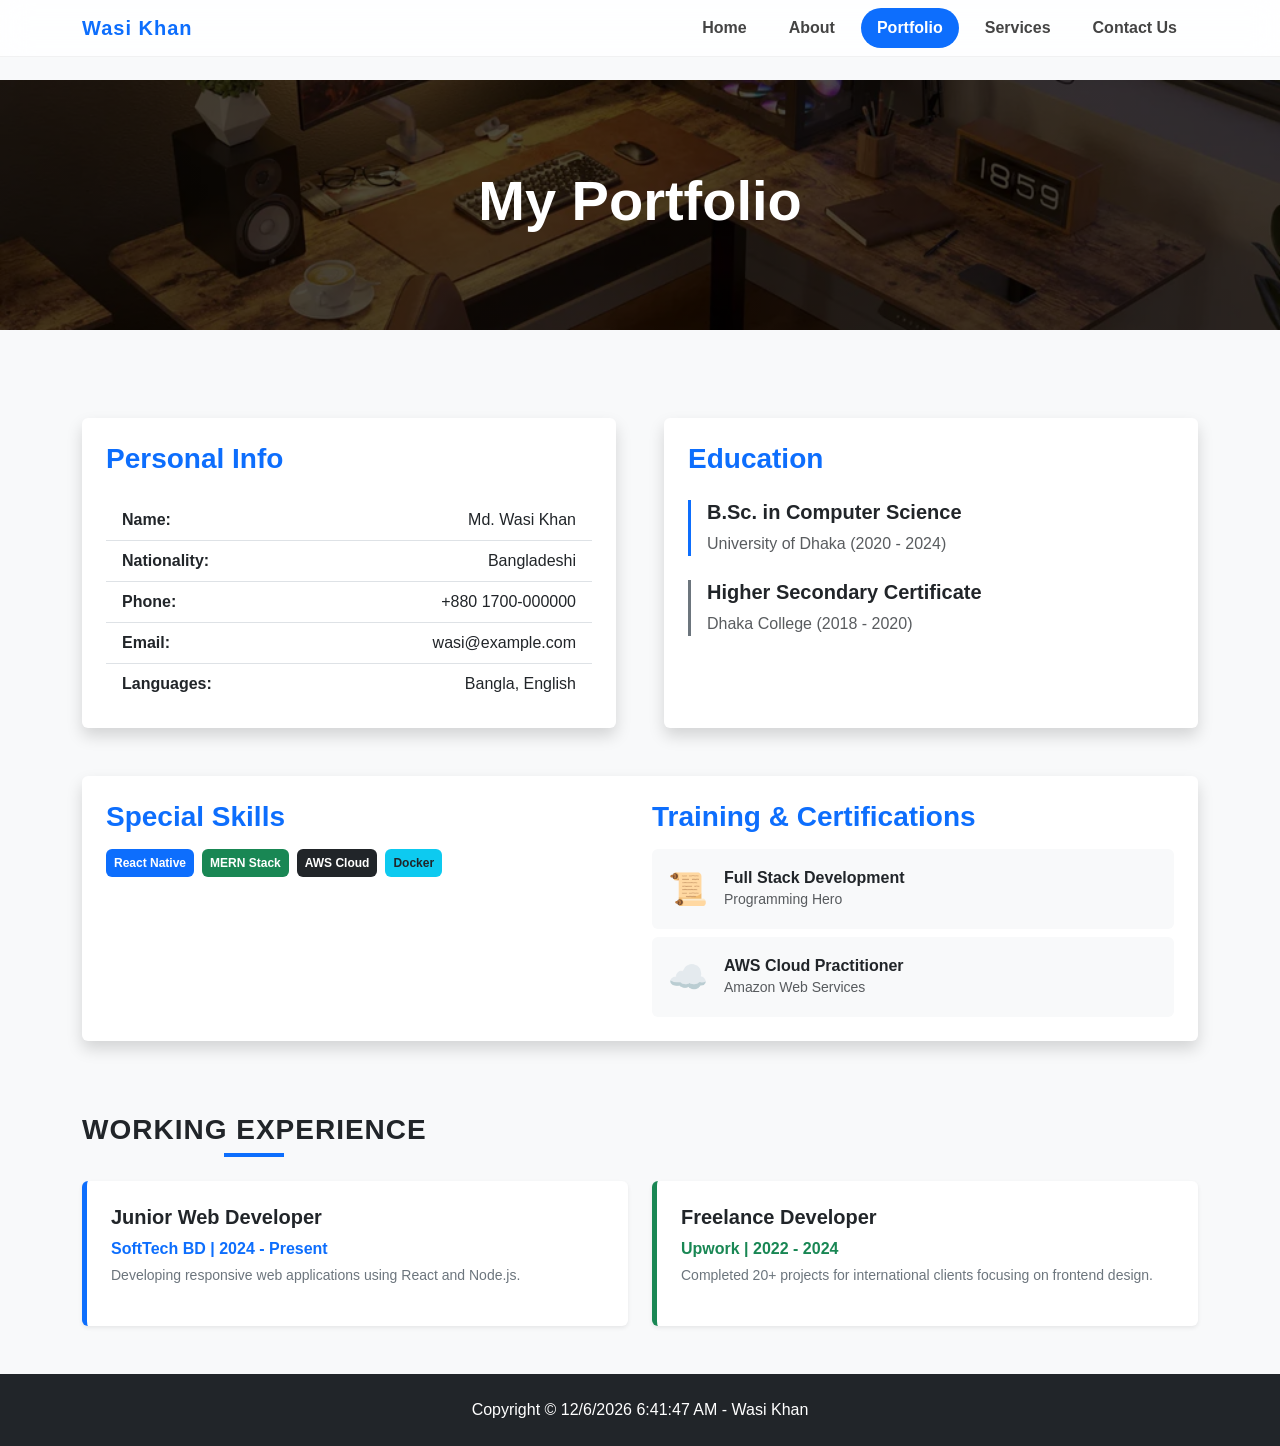
==== portfolio.html @ 6020f0b3 "first commit" ====
<!DOCTYPE html>
<html lang="en">
<head>
    <meta charset="UTF-8">
    <meta name="viewport" content="width=device-width, initial-scale=1.0">
    <title>Portfolio - Wasi Khan</title>
    <link href="https://cdn.jsdelivr.net/npm/bootstrap@5.3.0/dist/css/bootstrap.min.css" rel="stylesheet">
    <link rel="stylesheet" href="style.css">
</head>
<body>

    <nav class="navbar navbar-expand-lg fixed-top navbar-glass navbar-light">
        <div class="container">
            <a class="navbar-brand" href="#">Wasi Khan</a>
            <button class="navbar-toggler" type="button" data-bs-toggle="collapse" data-bs-target="#navbarNav"><span class="navbar-toggler-icon"></span></button>
            <div class="collapse navbar-collapse justify-content-end" id="navbarNav">
                <ul class="navbar-nav text-center">
                    <li class="nav-item"><a class="nav-link" href="index.html">Home</a></li>
                    <li class="nav-item"><a class="nav-link" href="about.html">About</a></li>
                    <li class="nav-item"><a class="nav-link active" href="portfolio.html">Portfolio</a></li>
                    <li class="nav-item"><a class="nav-link" href="services.html">Services</a></li>
                    <li class="nav-item"><a class="nav-link" href="contact-us.html">Contact Us</a></li>
                </ul>
            </div>
        </div>
    </nav>

    <main>
        <header class="page-header">
            <h1 class="display-4 fw-bold">My Portfolio</h1>
        </header>

        <div class="container py-5">
            <div class="row g-5">
                <div class="col-lg-6">
                    <div class="card shadow border-0 hover-card h-100">
                        <div class="card-body p-4">
                            <h3 class="card-title fw-bold text-primary mb-4">Personal Info</h3>
                            <ul class="list-group list-group-flush">
                                <li class="list-group-item d-flex justify-content-between"><strong>Name:</strong> <span>Md. Wasi Khan</span></li>
                                <li class="list-group-item d-flex justify-content-between"><strong>Nationality:</strong> <span>Bangladeshi</span></li>
                                <li class="list-group-item d-flex justify-content-between"><strong>Phone:</strong> <span>+880 1700-000000</span></li>
                                <li class="list-group-item d-flex justify-content-between"><strong>Email:</strong> <span>wasi@example.com</span></li>
                                <li class="list-group-item d-flex justify-content-between"><strong>Languages:</strong> <span>Bangla, English</span></li>
                            </ul>
                        </div>
                    </div>
                </div>

                <div class="col-lg-6">
                    <div class="card shadow border-0 hover-card h-100">
                        <div class="card-body p-4">
                            <h3 class="card-title fw-bold text-primary mb-4">Education</h3>
                            <div class="ps-3 border-start border-3 border-primary mb-4">
                                <h5 class="fw-bold">B.Sc. in Computer Science</h5>
                                <p class="text-muted mb-0">University of Dhaka (2020 - 2024)</p>
                            </div>
                            <div class="ps-3 border-start border-3 border-secondary">
                                <h5 class="fw-bold">Higher Secondary Certificate</h5>
                                <p class="text-muted mb-0">Dhaka College (2018 - 2020)</p>
                            </div>
                        </div>
                    </div>
                </div>

                <div class="col-12">
                    <div class="card shadow border-0 p-4">
                        <div class="row g-4">
                            <div class="col-md-6">
                                <h3 class="fw-bold text-primary mb-3">Special Skills</h3>
                                <div class="d-flex flex-wrap gap-2">
                                    <span class="badge bg-primary p-2">React Native</span>
                                    <span class="badge bg-success p-2">MERN Stack</span>
                                    <span class="badge bg-dark p-2">AWS Cloud</span>
                                    <span class="badge bg-info text-dark p-2">Docker</span>
                                </div>
                            </div>
                            <div class="col-md-6">
                                <h3 class="fw-bold text-primary mb-3">Training & Certifications</h3>
                                <div class="card border-0 bg-light p-3 mb-2">
                                    <div class="d-flex align-items-center">
                                        <div class="fs-2 me-3">📜</div>
                                        <div>
                                            <h6 class="fw-bold mb-0">Full Stack Development</h6>
                                            <small class="text-muted">Programming Hero</small>
                                        </div>
                                    </div>
                                </div>
                                <div class="card border-0 bg-light p-3">
                                    <div class="d-flex align-items-center">
                                        <div class="fs-2 me-3">☁️</div>
                                        <div>
                                            <h6 class="fw-bold mb-0">AWS Cloud Practitioner</h6>
                                            <small class="text-muted">Amazon Web Services</small>
                                        </div>
                                    </div>
                                </div>
                            </div>
                        </div>
                    </div>
                </div>

                <div class="col-12">
                    <h3 class="section-title text-center mb-4 mt-4">Working Experience</h3>
                    <div class="row g-4">
                        <div class="col-md-6">
                            <div class="card p-4 border-0 shadow-sm hover-card border-start border-5 border-primary">
                                <h5 class="fw-bold">Junior Web Developer</h5>
                                <p class="text-primary fw-bold mb-1">SoftTech BD | 2024 - Present</p>
                                <p class="text-secondary small">Developing responsive web applications using React and Node.js.</p>
                            </div>
                        </div>
                        <div class="col-md-6">
                            <div class="card p-4 border-0 shadow-sm hover-card border-start border-5 border-success">
                                <h5 class="fw-bold">Freelance Developer</h5>
                                <p class="text-success fw-bold mb-1">Upwork | 2022 - 2024</p>
                                <p class="text-secondary small">Completed 20+ projects for international clients focusing on frontend design.</p>
                            </div>
                        </div>
                    </div>
                </div>
            </div>
        </div>
    </main>

    <footer class="bg-dark text-white text-center py-4 mt-auto">
        <p class="mb-0">Copyright © <span id="live-time"></span> - Wasi Khan</p>
    </footer>

    <script src="https://cdn.jsdelivr.net/npm/bootstrap@5.3.0/dist/js/bootstrap.bundle.min.js"></script>
    <script src="index.js"></script>
</body>
</html>
---- style.css ----
/* style.css */

/* 1. Sticky Footer & Layout Fix */
body {
    font-family: 'Segoe UI', Tahoma, Geneva, Verdana, sans-serif;
    background-color: #f8f9fa;
    display: flex;
    flex-direction: column;
    min-height: 100vh; /* পুরো হাইট নিবে */
    padding-top: 80px; /* ফিক্সড ন্যাভবারের জন্য জায়গা */
}

main {
    flex: 1; /* কন্টেন্ট এরিয়াকে টেনে লম্বা করবে যাতে ফুটার নিচে যায় */
}

/* 2. Navbar Styling (Glassmorphism) */
.navbar-glass {
    background: rgba(255, 255, 255, 0.85); /* একটু বেশি সাদা যাতে বাটন দেখা যায় */
    backdrop-filter: blur(15px);
    -webkit-backdrop-filter: blur(15px);
    border-bottom: 1px solid rgba(0, 0, 0, 0.05);
    transition: all 0.3s ease;
}

.navbar-brand {
    font-weight: 800;
    color: #0d6efd !important;
    letter-spacing: 1px;
}

.nav-link {
    color: #444 !important;
    font-weight: 600;
    margin: 0 5px;
    padding: 8px 16px !important;
    border-radius: 50px;
    transition: all 0.3s ease;
}

.nav-link:hover, .nav-link.active {
    background-color: #0d6efd;
    color: white !important;
}

/* 3. Page Header */
.page-header {
    background: linear-gradient(rgba(0, 0, 0, 0.7), rgba(0, 0, 0, 0.7)), url('images/post-header.png');
    background-size: cover;
    background-position: center;
    height: 250px;
    display: flex;
    align-items: center;
    justify-content: center;
    color: white;
    margin-bottom: 40px;
}

/* 4. Common Utilities */
.section-title {
    position: relative;
    display: inline-block;
    padding-bottom: 10px;
    margin-bottom: 40px;
    font-weight: 700;
    text-transform: uppercase;
    letter-spacing: 1px;
}

.section-title::after {
    content: '';
    position: absolute;
    width: 60px;
    height: 4px;
    background: #0d6efd;
    bottom: 0;
    left: 50%;
    transform: translateX(-50%);
}

.hover-card {
    transition: transform 0.3s ease, box-shadow 0.3s ease;
}

.hover-card:hover {
    transform: translateY(-5px);
    box-shadow: 0 10px 20px rgba(0,0,0,0.1) !important;
}

/* 5. Responsive Fixes for 320px */
.img-responsive-custom {
    width: 100%;
    height: auto;
    max-width: 300px; /* বড় স্ক্রিনে ৩০০ এর বেশি হবে না */
}
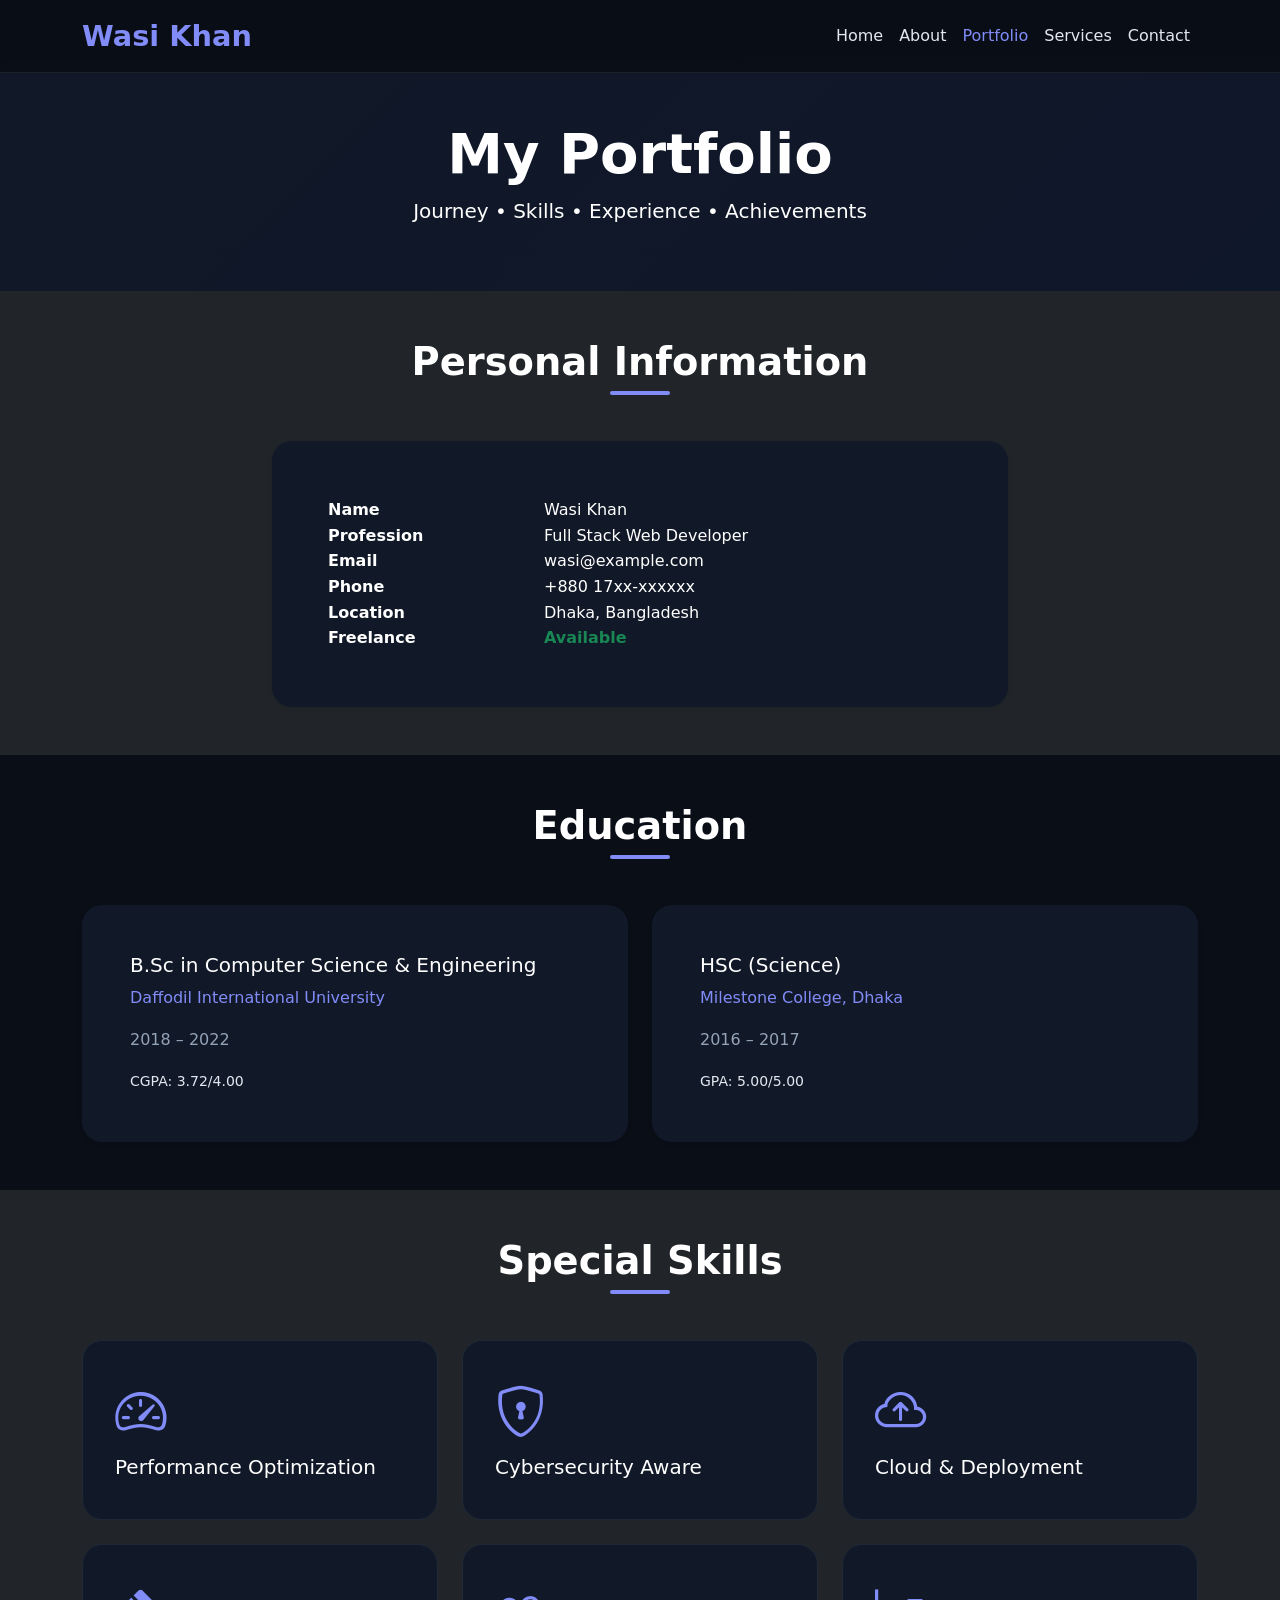
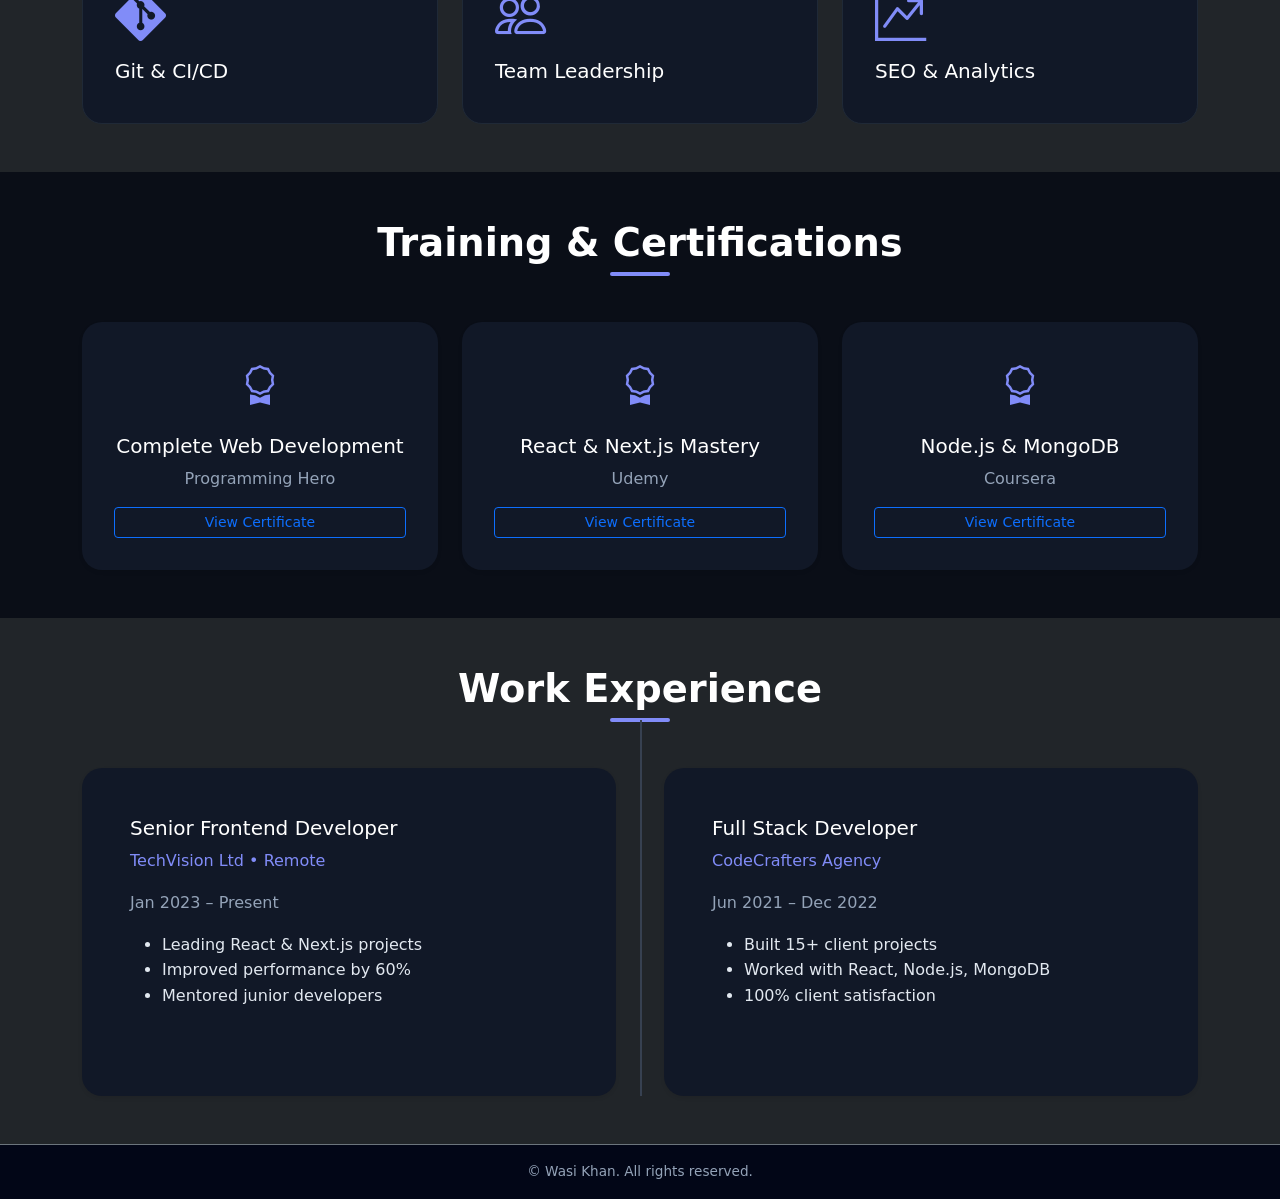
==== commit 9fe13172: "re-structured and re-designed" ====
--- a/portfolio.html
+++ b/portfolio.html
@@ -4,130 +4,254 @@
     <meta charset="UTF-8">
     <meta name="viewport" content="width=device-width, initial-scale=1.0">
     <title>Portfolio - Wasi Khan</title>
-    <link href="https://cdn.jsdelivr.net/npm/bootstrap@5.3.0/dist/css/bootstrap.min.css" rel="stylesheet">
+    <link href="https://cdn.jsdelivr.net/npm/bootstrap@5.3.3/dist/css/bootstrap.min.css" rel="stylesheet">
+    <link rel="stylesheet" href="https://cdn.jsdelivr.net/npm/bootstrap-icons@1.11.3/font/bootstrap-icons.min.css">
     <link rel="stylesheet" href="style.css">
 </head>
-<body>
-
-    <nav class="navbar navbar-expand-lg fixed-top navbar-glass navbar-light">
-        <div class="container">
-            <a class="navbar-brand" href="#">Wasi Khan</a>
-            <button class="navbar-toggler" type="button" data-bs-toggle="collapse" data-bs-target="#navbarNav"><span class="navbar-toggler-icon"></span></button>
-            <div class="collapse navbar-collapse justify-content-end" id="navbarNav">
-                <ul class="navbar-nav text-center">
-                    <li class="nav-item"><a class="nav-link" href="index.html">Home</a></li>
+<body class="pt-5">
+
+    <nav class="navbar navbar-expand-lg fixed-top">
+        <div class="container">
+            <a class="navbar-brand" href="home.html">Wasi Khan</a>
+            <button class="navbar-toggler" type="button" data-bs-toggle="collapse" data-bs-target="#nav">
+                <span class="navbar-toggler-icon"></span>
+            </button>
+            <div class="collapse navbar-collapse" id="nav">
+                <ul class="navbar-nav ms-auto">
+                    <li class="nav-item"><a class="nav-link" href="home.html">Home</a></li>
                     <li class="nav-item"><a class="nav-link" href="about.html">About</a></li>
                     <li class="nav-item"><a class="nav-link active" href="portfolio.html">Portfolio</a></li>
                     <li class="nav-item"><a class="nav-link" href="services.html">Services</a></li>
-                    <li class="nav-item"><a class="nav-link" href="contact-us.html">Contact Us</a></li>
+                    <li><a class="nav-link" href="contact-me.html">Contact</a></li>
                 </ul>
             </div>
         </div>
     </nav>
 
-    <main>
-        <header class="page-header">
+    <section class="py-5 text-center text-white" style="background: linear-gradient(135deg, #111827, #0f172a);">
+        <div class="container pt-4">
             <h1 class="display-4 fw-bold">My Portfolio</h1>
-        </header>
-
-        <div class="container py-5">
-            <div class="row g-5">
-                <div class="col-lg-6">
-                    <div class="card shadow border-0 hover-card h-100">
+            <p class="lead">Journey • Skills • Experience • Achievements</p>
+        </div>
+    </section>
+
+    <section class="py-5 bg-dark">
+        <div class="container">
+            <h2 class="section-title text-white">Personal Information</h2>
+            <div class="row g-4 justify-content-center">
+                <div class="col-lg-8">
+                    <div class="card bg-card border-0 shadow-sm">
                         <div class="card-body p-4">
-                            <h3 class="card-title fw-bold text-primary mb-4">Personal Info</h3>
-                            <ul class="list-group list-group-flush">
-                                <li class="list-group-item d-flex justify-content-between"><strong>Name:</strong> <span>Md. Wasi Khan</span></li>
-                                <li class="list-group-item d-flex justify-content-between"><strong>Nationality:</strong> <span>Bangladeshi</span></li>
-                                <li class="list-group-item d-flex justify-content-between"><strong>Phone:</strong> <span>+880 1700-000000</span></li>
-                                <li class="list-group-item d-flex justify-content-between"><strong>Email:</strong> <span>wasi@example.com</span></li>
-                                <li class="list-group-item d-flex justify-content-between"><strong>Languages:</strong> <span>Bangla, English</span></li>
-                            </ul>
-                        </div>
-                    </div>
-                </div>
-
-                <div class="col-lg-6">
-                    <div class="card shadow border-0 hover-card h-100">
-                        <div class="card-body p-4">
-                            <h3 class="card-title fw-bold text-primary mb-4">Education</h3>
-                            <div class="ps-3 border-start border-3 border-primary mb-4">
-                                <h5 class="fw-bold">B.Sc. in Computer Science</h5>
-                                <p class="text-muted mb-0">University of Dhaka (2020 - 2024)</p>
+                            <div class="row text-white">
+                                <div class="col-sm-4"><strong>Name</strong></div>
+                                <div class="col-sm-8">Wasi Khan</div>
+                                <div class="col-sm-4"><strong>Profession</strong></div>
+                                <div class="col-sm-8">Full Stack Web Developer</div>
+                                <div class="col-sm-4"><strong>Email</strong></div>
+                                <div class="col-sm-8">wasi@example.com</div>
+                                <div class="col-sm-4"><strong>Phone</strong></div>
+                                <div class="col-sm-8">+880 17xx-xxxxxx</div>
+                                <div class="col-sm-4"><strong>Location</strong></div>
+                                <div class="col-sm-8">Dhaka, Bangladesh</div>
+                                <div class="col-sm-4"><strong>Freelance</strong></div>
+                                <div class="col-sm-8 text-success fw-bold">Available</div>
                             </div>
-                            <div class="ps-3 border-start border-3 border-secondary">
-                                <h5 class="fw-bold">Higher Secondary Certificate</h5>
-                                <p class="text-muted mb-0">Dhaka College (2018 - 2020)</p>
+                        </div>
+                    </div>
+                </div>
+            </div>
+        </div>
+    </section>
+
+    <section class="py-5">
+        <div class="container">
+            <h2 class="section-title">Education</h2>
+            <div class="row g-4">
+                <div class="col-md-6">
+                    <div class="card bg-card border-0 shadow-sm h-100">
+                        <div class="card-body">
+                            <h5>B.Sc in Computer Science & Engineering</h5>
+                            <p class="text-primary">Daffodil International University</p>
+                            <p class="text-muted">2018 – 2022</p>
+                            <small>CGPA: 3.72/4.00</small>
+                        </div>
+                    </div>
+                </div>
+                <div class="col-md-6">
+                    <div class="card bg-card border-0 shadow-sm h-100">
+                        <div class="card-body">
+                            <h5>HSC (Science)</h5>
+                            <p class="text-primary">Milestone College, Dhaka</p>
+                            <p class="text-muted">2016 – 2017</p>
+                            <small>GPA: 5.00/5.00</small>
+                        </div>
+                    </div>
+                </div>
+            </div>
+        </div>
+    </section>
+
+    <section class="py-5 bg-dark">
+        <div class="container">
+            <h2 class="section-title text-white">Special Skills</h2>
+            <div class="row g-4">
+                <div class="col-sm-6 col-lg-4">
+                    <div class="skill-card">
+                        <i class="bi bi-speedometer2"></i>
+                        <h5>Performance Optimization</h5>
+                    </div>
+                </div>
+                <div class="col-sm-6 col-lg-4">
+                    <div class="skill-card">
+                        <i class="bi bi-shield-lock"></i>
+                        <h5>Cybersecurity Aware</h5>
+                    </div>
+                </div>
+                <div class="col-sm-6 col-lg-4">
+                    <div class="skill-card">
+                        <i class="bi bi-cloud-arrow-up"></i>
+                        <h5>Cloud & Deployment</h5>
+                    </div>
+                </div>
+                <div class="col-sm-6 col-lg-4">
+                    <div class="skill-card">
+                        <i class="bi bi-git"></i>
+                        <h5>Git & CI/CD</h5>
+                    </div>
+                </div>
+                <div class="col-sm-6 col-lg-4">
+                    <div class="skill-card">
+                        <i class="bi bi-people"></i>
+                        <h5>Team Leadership</h5>
+                    </div>
+                </div>
+                <div class="col-sm-6 col-lg-4">
+                    <div class="skill-card">
+                        <i class="bi bi-graph-up-arrow"></i>
+                        <h5>SEO & Analytics</h5>
+                    </div>
+                </div>
+            </div>
+        </div>
+    </section>
+
+    <section class="py-5">
+        <div class="container">
+            <h2 class="section-title">Training & Certifications</h2>
+            <div class="row g-4">
+                <div class="col-md-6 col-lg-4">
+                    <div class="card bg-card border-0 shadow-sm text-center p-4">
+                        <i class="bi bi-award fs-1 text-primary mb-3"></i>
+                        <h5>Complete Web Development</h5>
+                        <p class="text-muted">Programming Hero</p>
+                        <button class="btn btn-outline-primary btn-sm" data-bs-toggle="modal" data-bs-target="#cert1">View Certificate</button>
+                    </div>
+                </div>
+                <div class="col-md-6 col-lg-4">
+                    <div class="card bg-card border-0 shadow-sm text-center p-4">
+                        <i class="bi bi-award fs-1 text-primary mb-3"></i>
+                        <h5>React & Next.js Mastery</h5>
+                        <p class="text-muted">Udemy</p>
+                        <button class="btn btn-outline-primary btn-sm" data-bs-toggle="modal" data-bs-target="#cert2">View Certificate</button>
+                    </div>
+                </div>
+                <div class="col-md-6 col-lg-4">
+                    <div class="card bg-card border-0 shadow-sm text-center p-4">
+                        <i class="bi bi-award fs-1 text-primary mb-3"></i>
+                        <h5>Node.js & MongoDB</h5>
+                        <p class="text-muted">Coursera</p>
+                        <button class="btn btn-outline-primary btn-sm" data-bs-toggle="modal" data-bs-target="#cert3">View Certificate</button>
+                    </div>
+                </div>
+            </div>
+        </div>
+    </section>
+
+    <div class="modal fade" id="cert1" tabindex="-1">
+        <div class="modal-dialog modal-lg">
+            <div class="modal-content bg-card">
+                <div class="modal-header border-0">
+                    <h5 class="modal-title">Complete Web Development - Programming Hero</h5>
+                    <button type="button" class="btn-close btn-close-white" data-bs-dismiss="modal"></button>
+                </div>
+                <div class="modal-body">
+                    <img src="images/certificate-1.jpg" alt="Certificate" class="img-fluid rounded">
+                </div>
+            </div>
+        </div>
+    </div>
+
+    <div class="modal fade" id="cert2" tabindex="-1">
+        <div class="modal-dialog modal-lg">
+            <div class="modal-content bg-card">
+                <div class="modal-header border-0">
+                    <h5 class="modal-title">Advanced React & Next.js - Udemy</h5>
+                    <button type="button" class="btn-close btn-close-white" data-bs-dismiss="modal"></button>
+                </div>
+                <div class="modal-body">
+                    <img src="images/certificate-2.jpg" alt="Certificate" class="img-fluid rounded">
+                </div>
+            </div>
+        </div>
+    </div>
+
+    <div class="modal fade" id="cert3" tabindex="-1">
+        <div class="modal-dialog modal-lg">
+            <div class="modal-content bg-card">
+                <div class="modal-header border-0">
+                    <h5 class="modal-title">Full Stack Node.js - Coursera</h5>
+                    <button type="button" class="btn-close btn-close-white" data-bs-dismiss="modal"></button>
+                </div>
+                <div class="modal-body">
+                    <img src="images/certificate-3.jpg" alt="Certificate" class="img-fluid rounded">
+                </div>
+            </div>
+        </div>
+        </div> 
+
+    <section class="py-5 bg-dark">
+        <div class="container">
+            <h2 class="section-title text-white">Work Experience</h2>
+            <div class="timeline position-relative">
+                <div class="row g-5">
+                    <div class="col-lg-6">
+                        <div class="card bg-card border-0 shadow-sm mb-4">
+                            <div class="card-body">
+                                <h5>Senior Frontend Developer</h5>
+                                <p class="text-primary">TechVision Ltd • Remote</p>
+                                <span class="text-muted">Jan 2023 – Present</span>
+                                <ul class="mt-3">
+                                    <li>Leading React & Next.js projects</li>
+                                    <li>Improved performance by 60%</li>
+                                    <li>Mentored junior developers</li>
+                                </ul>
                             </div>
                         </div>
                     </div>
-                </div>
-
-                <div class="col-12">
-                    <div class="card shadow border-0 p-4">
-                        <div class="row g-4">
-                            <div class="col-md-6">
-                                <h3 class="fw-bold text-primary mb-3">Special Skills</h3>
-                                <div class="d-flex flex-wrap gap-2">
-                                    <span class="badge bg-primary p-2">React Native</span>
-                                    <span class="badge bg-success p-2">MERN Stack</span>
-                                    <span class="badge bg-dark p-2">AWS Cloud</span>
-                                    <span class="badge bg-info text-dark p-2">Docker</span>
-                                </div>
+                    <div class="col-lg-6">
+                        <div class="card bg-card border-0 shadow-sm mb-4">
+                            <div class="card-body">
+                                <h5>Full Stack Developer</h5>
+                                <p class="text-primary">CodeCrafters Agency</p>
+                                <span class="text-muted">Jun 2021 – Dec 2022</span>
+                                <ul class="mt-3">
+                                    <li>Built 15+ client projects</li>
+                                    <li>Worked with React, Node.js, MongoDB</li>
+                                    <li>100% client satisfaction</li>
+                                </ul>
                             </div>
-                            <div class="col-md-6">
-                                <h3 class="fw-bold text-primary mb-3">Training & Certifications</h3>
-                                <div class="card border-0 bg-light p-3 mb-2">
-                                    <div class="d-flex align-items-center">
-                                        <div class="fs-2 me-3">📜</div>
-                                        <div>
-                                            <h6 class="fw-bold mb-0">Full Stack Development</h6>
-                                            <small class="text-muted">Programming Hero</small>
-                                        </div>
-                                    </div>
-                                </div>
-                                <div class="card border-0 bg-light p-3">
-                                    <div class="d-flex align-items-center">
-                                        <div class="fs-2 me-3">☁️</div>
-                                        <div>
-                                            <h6 class="fw-bold mb-0">AWS Cloud Practitioner</h6>
-                                            <small class="text-muted">Amazon Web Services</small>
-                                        </div>
-                                    </div>
-                                </div>
-                            </div>
-                        </div>
-                    </div>
-                </div>
-
-                <div class="col-12">
-                    <h3 class="section-title text-center mb-4 mt-4">Working Experience</h3>
-                    <div class="row g-4">
-                        <div class="col-md-6">
-                            <div class="card p-4 border-0 shadow-sm hover-card border-start border-5 border-primary">
-                                <h5 class="fw-bold">Junior Web Developer</h5>
-                                <p class="text-primary fw-bold mb-1">SoftTech BD | 2024 - Present</p>
-                                <p class="text-secondary small">Developing responsive web applications using React and Node.js.</p>
-                            </div>
-                        </div>
-                        <div class="col-md-6">
-                            <div class="card p-4 border-0 shadow-sm hover-card border-start border-5 border-success">
-                                <h5 class="fw-bold">Freelance Developer</h5>
-                                <p class="text-success fw-bold mb-1">Upwork | 2022 - 2024</p>
-                                <p class="text-secondary small">Completed 20+ projects for international clients focusing on frontend design.</p>
-                            </div>
-                        </div>
-                    </div>
-                </div>
-            </div>
-        </div>
-    </main>
-
-    <footer class="bg-dark text-white text-center py-4 mt-auto">
-        <p class="mb-0">Copyright © <span id="live-time"></span> - Wasi Khan</p>
+                        </div>
+                    </div>
+                </div>
+            </div>
+        </div>
+    </section>
+
+    <footer class="py-3 text-center text-muted border-top border-secondary">
+        <p class="mb-0">© <span id="year"></span> Wasi Khan. All rights reserved.</p>
     </footer>
 
-    <script src="https://cdn.jsdelivr.net/npm/bootstrap@5.3.0/dist/js/bootstrap.bundle.min.js"></script>
-    <script src="index.js"></script>
+    <script src="https://cdn.jsdelivr.net/npm/bootstrap@5.3.3/dist/js/bootstrap.bundle.min.js"></script>
+    <script src="script.js"></script>
 </body>
 </html>
--- a/style.css
+++ b/style.css
@@ -1,95 +1,300 @@
-/* style.css */
-
-/* 1. Sticky Footer & Layout Fix */
+:root {
+    --bg: #0a0e17;
+    --card: #111827;
+    --text: #f1f5f9;
+    --muted: #94a3b8;
+    --primary: #818cf8;
+    --accent: #c084fc;
+}
+
+* {
+    margin: 0;
+    padding: 0;
+    box-sizing: border-box;
+}
+
 body {
-    font-family: 'Segoe UI', Tahoma, Geneva, Verdana, sans-serif;
-    background-color: #f8f9fa;
+    background: var(--bg);
+    color: var(--text);
+    font-family: 'Inter', system-ui, sans-serif;
+    line-height: 1.6;
+    padding-top: 70px;
+}
+
+@media (min-width: 992px) {
+    body { padding-top: 90px; }
+}
+
+.navbar {
+    background: rgba(10, 14, 23, 0.95) !important;
+    backdrop-filter: blur(12px);
+    transition: 0.4s;
+    border-bottom: 1px solid rgba(255, 255, 255, 0.08); 
+}
+
+.navbar-brand {
+    font-weight: 800;
+    font-size: 1.5rem; 
+    color: var(--primary) !important;
+}
+
+@media (min-width: 768px) {
+    .navbar-brand { font-size: 1.8rem; }
+}
+
+.nav-link {
+    color: #e2e8f0 !important;
+    font-weight: 500;
+}
+
+.nav-link:hover,
+.nav-link.active {
+    color: var(--primary) !important;
+}
+
+.hero-carousel .carousel-item {
+    height: 70vh; 
+    max-height: 650px;
+    min-height: 450px; 
+    background: no-repeat center center/cover;
+}
+
+.hero-carousel .carousel-caption {
+    bottom: 20%; 
+    background: rgba(0,0,0,0.7);
+    border-radius: 15px;
+    padding: 1.5rem;
+    width: 90%;
+    left: 5%;
+    right: 5%;
+}
+
+.hero-carousel h1 {
+    font-size: 1.8rem;
+    font-weight: 800;
+    color: white;
+    margin-bottom: 0.5rem;
+}
+
+.hero-carousel .lead {
+    font-size: 1rem;
+    margin-bottom: 1rem;
+}
+
+@media (min-width: 768px) {
+    .hero-carousel h1 { font-size: 4.5rem; }
+    .hero-carousel .lead { font-size: 1.25rem; }
+    .hero-carousel .carousel-caption { padding: 2rem; bottom: 30%; width: 70%; left: 15%; }
+}
+
+.section-title {
+    font-size: 2rem;
+    font-weight: 800;
+    text-align: center;
+    margin-bottom: 2.5rem;
+    color: white;
+    position: relative;
+}
+
+@media (min-width: 768px) {
+    .section-title { font-size: 2.4rem; margin-bottom: 3.5rem; }
+}
+
+.section-title::after {
+    content: '';
+    width: 60px;
+    height: 4px;
+    background: var(--primary);
+    position: absolute;
+    bottom: -10px;
+    left: 50%;
+    transform: translateX(-50%);
+    border-radius: 10px;
+}
+
+.card,
+.bg-card,
+.service-card,
+.skill-card,
+.mission-card,
+.testimonial-card {
+    background: #111827 !important;
+    border: 1px solid #1f2937;
+    border-radius: 16px;
+    padding: 1.5rem !important;
+    transition: all 0.4s ease;
+    color: #e2e8f0;
+    height: 100%;
+}
+
+@media (min-width: 768px) {
+    .card, .bg-card, .service-card, .skill-card, .mission-card, .testimonial-card {
+        padding: 2rem !important;
+        border-radius: 20px;
+    }
+}
+
+.testimonial-card {
     display: flex;
     flex-direction: column;
-    min-height: 100vh; /* পুরো হাইট নিবে */
-    padding-top: 80px; /* ফিক্সড ন্যাভবারের জন্য জায়গা */
-}
-
-main {
-    flex: 1; /* কন্টেন্ট এরিয়াকে টেনে লম্বা করবে যাতে ফুটার নিচে যায় */
-}
-
-/* 2. Navbar Styling (Glassmorphism) */
-.navbar-glass {
-    background: rgba(255, 255, 255, 0.85); /* একটু বেশি সাদা যাতে বাটন দেখা যায় */
-    backdrop-filter: blur(15px);
-    -webkit-backdrop-filter: blur(15px);
-    border-bottom: 1px solid rgba(0, 0, 0, 0.05);
-    transition: all 0.3s ease;
-}
-
-.navbar-brand {
-    font-weight: 800;
-    color: #0d6efd !important;
-    letter-spacing: 1px;
-}
-
-.nav-link {
-    color: #444 !important;
-    font-weight: 600;
-    margin: 0 5px;
-    padding: 8px 16px !important;
-    border-radius: 50px;
-    transition: all 0.3s ease;
-}
-
-.nav-link:hover, .nav-link.active {
-    background-color: #0d6efd;
-    color: white !important;
-}
-
-/* 3. Page Header */
-.page-header {
-    background: linear-gradient(rgba(0, 0, 0, 0.7), rgba(0, 0, 0, 0.7)), url('images/post-header.png');
-    background-size: cover;
-    background-position: center;
-    height: 250px;
+    align-items: center; 
+    text-align: center; 
+}
+
+.card:hover,
+.service-card:hover,
+.skill-card:hover,
+.mission-card:hover {
+    transform: translateY(-8px);
+    box-shadow: 0 16px 30px rgba(129,140,248,0.2);
+    border-color: var(--primary) !important;
+}
+
+.service-card i,
+.skill-card i,
+.mission-card i {
+    font-size: 2.5rem;
+    color: var(--primary);
+    margin-bottom: 1rem;
+}
+
+@media (min-width: 768px) {
+    .service-card i, .skill-card i, .mission-card i { font-size: 3.2rem; }
+}
+
+.icon-box {
+    width: 70px;
+    height: 70px;
+    border-radius: 50%;
     display: flex;
     align-items: center;
     justify-content: center;
-    color: white;
-    margin-bottom: 40px;
-}
-
-/* 4. Common Utilities */
-.section-title {
-    position: relative;
-    display: inline-block;
-    padding-bottom: 10px;
-    margin-bottom: 40px;
-    font-weight: 700;
-    text-transform: uppercase;
-    letter-spacing: 1px;
-}
-
-.section-title::after {
+    margin: 0 auto 15px;
+}
+
+@media (min-width: 768px) {
+    .icon-box { width: 90px; height: 90px; margin-bottom: 20px; }
+}
+
+.testimonial-card img {
+    width: 65px;
+    height: 65px;
+    border: 3px solid var(--primary);
+    margin-bottom: 1rem;
+}
+
+@media (min-width: 768px) {
+    .testimonial-card img { width: 80px; height: 80px; border-width: 4px; }
+}
+
+.accordion-button {
+    background: #111827 !important;
+    color: #e2e8f0 !important;
+    font-weight: 600;
+    padding: 1rem 1.2rem;
+    font-size: 0.95rem;
+}
+
+@media (min-width: 768px) {
+    .accordion-button { padding: 1.2rem 1.5rem; font-size: 1rem; }
+}
+
+.accordion-button:not(.collapsed) {
+    background: var(--primary) !important;
+    color: white !important;
+}
+
+.accordion-body {
+    background: #0d1117;
+    color: #94a3b8;
+    padding: 1.2rem;
+}
+
+.timeline::before {
     content: '';
     position: absolute;
-    width: 60px;
-    height: 4px;
-    background: #0d6efd;
+    top: 0;
     bottom: 0;
-    left: 50%;
-    transform: translateX(-50%);
-}
-
-.hover-card {
-    transition: transform 0.3s ease, box-shadow 0.3s ease;
-}
-
-.hover-card:hover {
-    transform: translateY(-5px);
-    box-shadow: 0 10px 20px rgba(0,0,0,0.1) !important;
-}
-
-/* 5. Responsive Fixes for 320px */
-.img-responsive-custom {
-    width: 100%;
-    height: auto;
-    max-width: 300px; /* বড় স্ক্রিনে ৩০০ এর বেশি হবে না */
+    left: 20px;
+    width: 2px;
+    background: #374151;
+}
+
+@media (min-width: 992px) {
+    .timeline::before { left: 50%; }
+}
+
+#contactForm .form-control {
+    background: #0f172a;
+    border: 1px solid #374151;
+    color: white;
+    padding: 12px 15px;
+    border-radius: 12px;
+    font-size: 1rem;
+}
+
+#contactForm .form-control:focus {
+    background: #0f172a;
+    border-color: var(--primary);
+    box-shadow: 0 0 0 3px rgba(129,140,248,0.2);
+    color: white;
+}
+
+#contactForm .form-control::placeholder {
+    color: #94a3b8;
+}
+
+.btn-primary, .btn-outline-light {
+    font-weight: 600;
+    padding: 10px 25px;
+    border-radius: 50px;
+    transition: all 0.4s;
+    font-size: 0.9rem;
+}
+
+.btn-primary {
+    background: var(--primary) !important;
+    border: 2px solid var(--primary) !important;
+    color: white !important;
+}
+
+.btn-outline-light {
+    background: transparent !important;
+    border: 2px solid var(--primary) !important;
+    color: var(--primary) !important;
+}
+
+@media (min-width: 768px) {
+    .btn-primary, .btn-outline-light { padding: 14px 40px; font-size: 1rem; }
+}
+
+.btn-primary:hover, .btn-outline-light:hover {
+    transform: translateY(-4px);
+    box-shadow: 0 12px 30px rgba(129,140,248,0.4);
+}
+
+footer {
+    background: #020617;
+    padding: 1rem 0;
+    text-align: center;
+    color: #94a3b8;
+    font-size: 0.85rem;
+}
+
+label {
+    font-weight: 500;
+    font-size: 0.9rem;
+    margin-bottom: 5px;
+    color: #e2e8f0;
+}
+
+h1, h2, h3, h4, h5, h6 { color: white !important; }
+.text-primary { color: var(--primary) !important; }
+.text-muted { color: var(--muted) !important; }
+
+@media (max-width: 374px) {
+    .navbar-brand { font-size: 1.3rem; }
+    .hero-carousel h1 { font-size: 1.5rem; }
+    .btn-lg { padding: 8px 16px; font-size: 0.85rem; }
+    .container { padding-left: 10px; padding-right: 10px; }
 }
